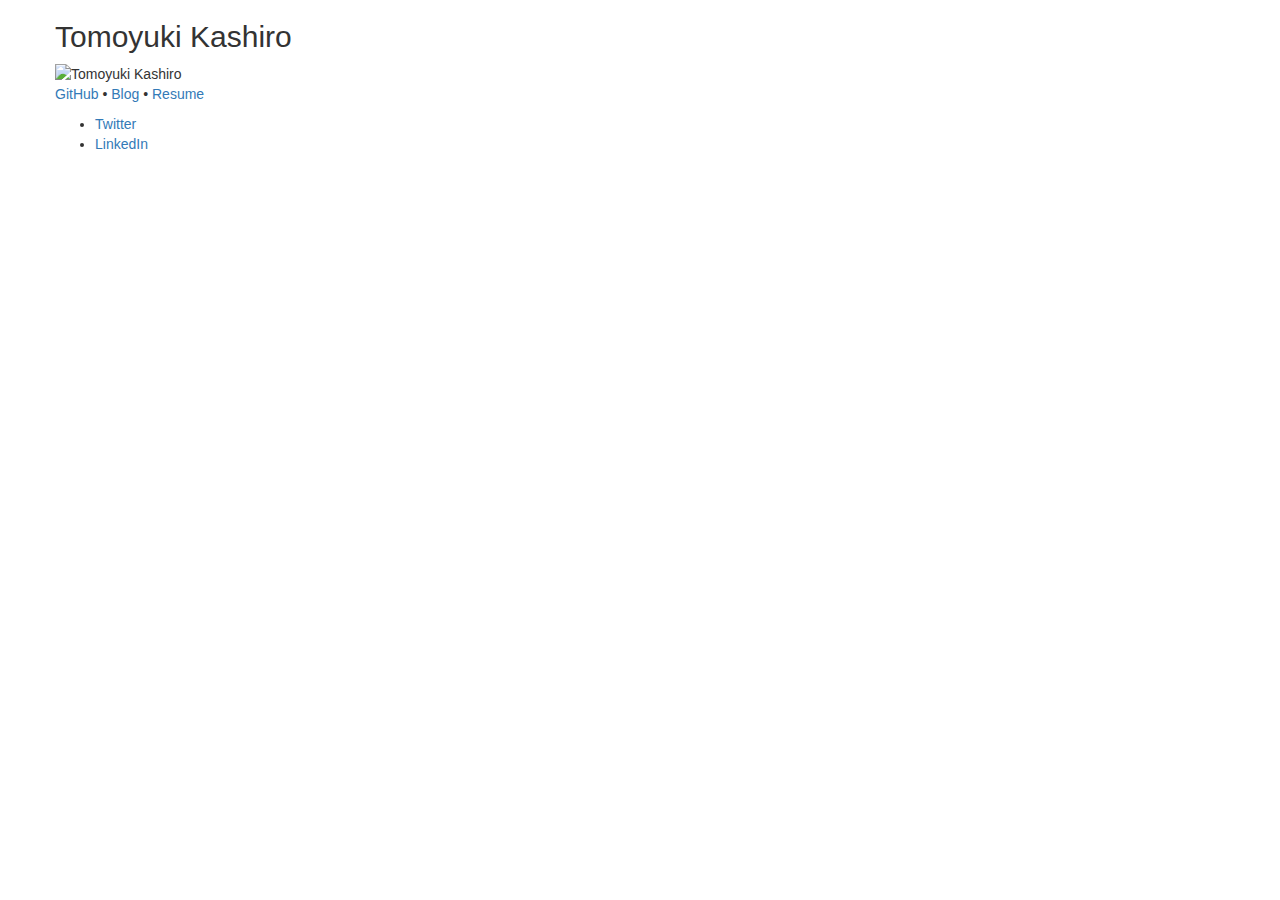
==== index.html @ 300faf4d "update" ====
<!doctype html>
<html lang="en" prefix="og: http://ogp.me/ns# fb: http://www.facebook.com/2008/fbml">
	<head>
		<meta charset="utf-8">
		<meta name="description" content="tomoyuki kashiro">
		<meta property="og:locale" content="en_US"/>
		<meta property="og:title" content="tomoyuki kashiro"/>
		<meta property="og:type" content="website"/>
		<meta property="og:url" content="http://tomoyukikashiro.me"/>
		<meta property="og:image" content="http://tomoyukikashiro.me/ogp.png"/>
		<meta property="og:site_name" content="tomoyuki kashiro"/>
		<meta property="og:description" content="tomoyuki kashiro profile"/>
		<meta name="author" content="tomoyuki kashiro">
		<meta name="viewport" content="width=device-width, initial-scale=1, minimal-ui">
		<title>Tomoyuki Kashiro</title>
    	<link rel="shortcut icon" type="image/vnd.microsoft.icon" href="/favicon.ico"/>
    	<link rel="icon" type="image/x-icon" href="/favicon.ico"/>
		<link rel="stylesheet" href="http://fonts.googleapis.com/css?family=Lato:100,300,400,700">
		<link rel="stylesheet" href="http://netdna.bootstrapcdn.com/bootstrap/3.1.1/css/bootstrap.min.css">
		<link rel="stylesheet" href="main.css">
	</head>
	<body class="credit">
		<div class="container">
			<div class="row">
				<h2>Tomoyuki Kashiro</h2>
				<div class="profile" itemscope itemtype="http://schema.org/Person">
					<img src="https://ja.gravatar.com/userimage/42308526/a63afcac5a8cbfbf282766f1095e69ba.jpg?size=130" width="130" height="130" alt="Tomoyuki Kashiro" itemprop="image">
				</div>
				<p class="about"><a href="https://github.com/kashiro">GitHub</a> <span>•</span> <a href="http://blog.tomoyukikashiro.me">Blog</a> <span>•</span> <a href="http://tomoyukikashiro.me/resume">Resume</a></p>
				<ul class="links">
					<li><a href="http://twitter.com/tkashiro" target="_blank">Twitter</a></li>
					<li><a href="http://www.linkedin.com/pub/tomoyuki-kashiro/41/601/45b" target="_blank">LinkedIn</a></li>
				</ul>
			</div>
		</div>
		<script src="http://ajax.googleapis.com/ajax/libs/jquery/2.1.0/jquery.min.js"></script>
		<script src="main.js"></script>
		<script>
			(function(i,s,o,g,r,a,m){i['GoogleAnalyticsObject']=r;i[r]=i[r]||function(){
			(i[r].q=i[r].q||[]).push(arguments)},i[r].l=1*new Date();a=s.createElement(o),
			m=s.getElementsByTagName(o)[0];a.async=1;a.src=g;m.parentNode.insertBefore(a,m)
			})(window,document,'script','//www.google-analytics.com/analytics.js','ga');
			ga('create', 'UA-50867411-1', 'tomoyukikashiro.me');
			ga('send', 'pageview');
		</script>
	</body>
</html>
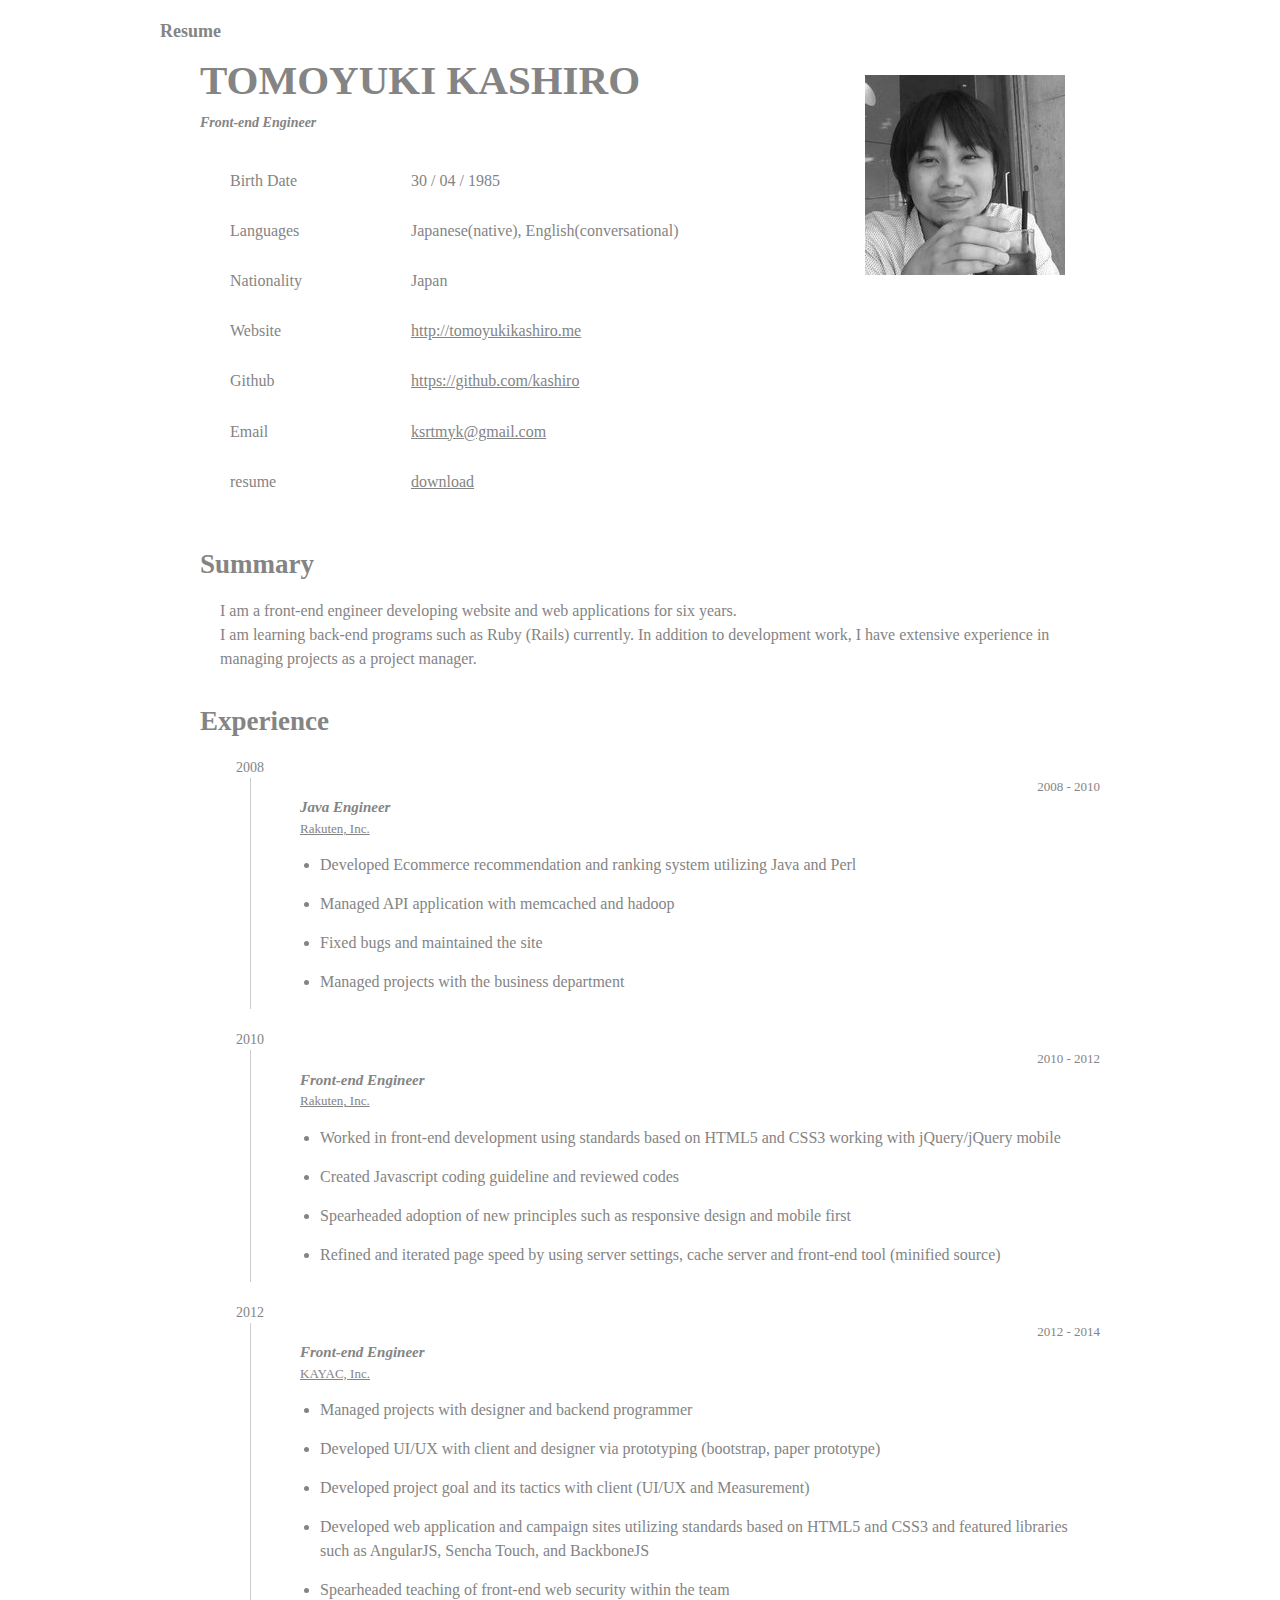
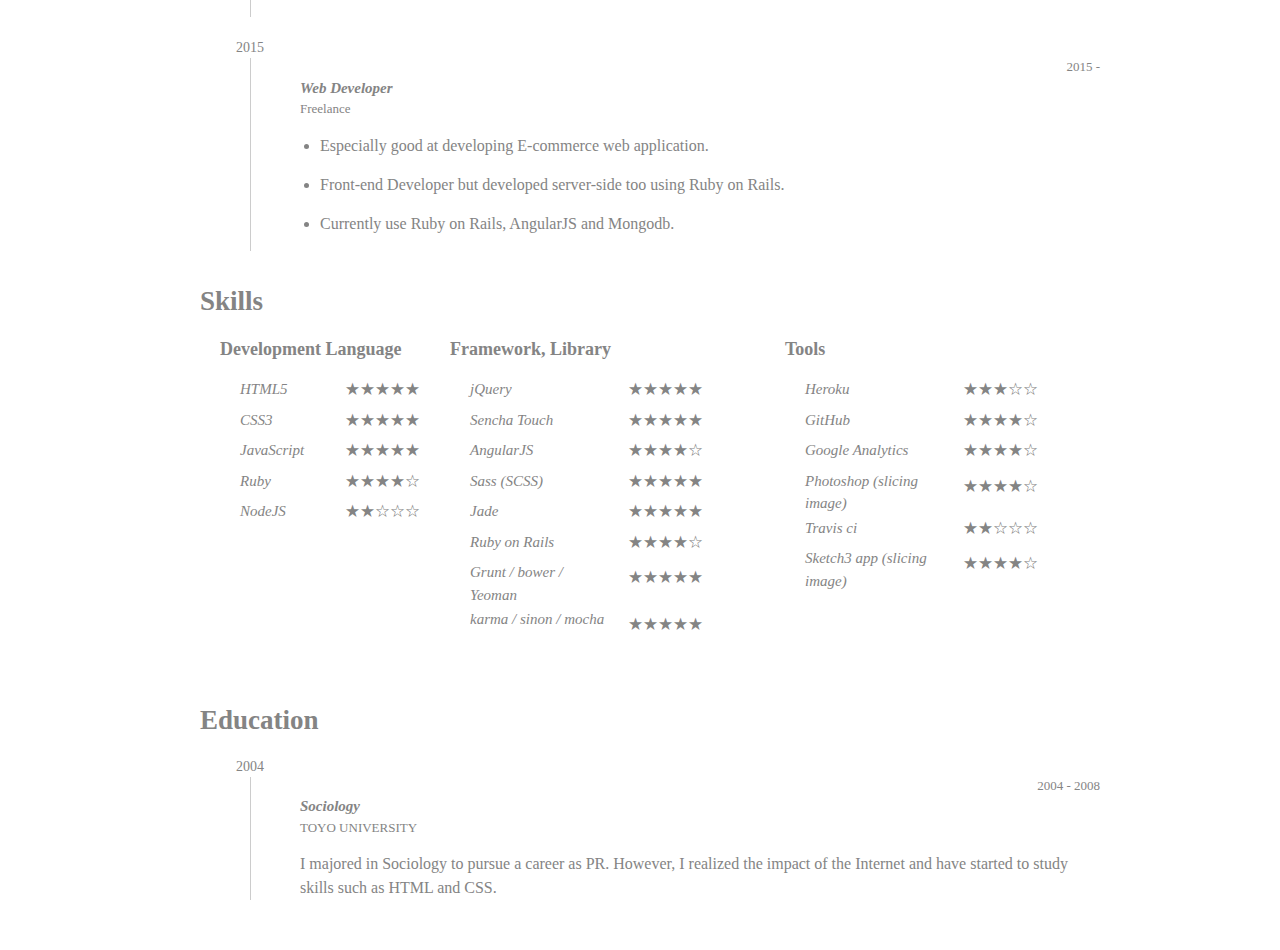
==== commit 76138205: "update" ====
--- a/index.html
+++ b/index.html
@@ -1,47 +1,8 @@
-<!doctype html>
-<html lang="en" prefix="og: http://ogp.me/ns# fb: http://www.facebook.com/2008/fbml">
-	<head>
-		<meta charset="utf-8">
-		<meta name="description" content="tomoyuki kashiro">
-		<meta property="og:locale" content="en_US"/>
-		<meta property="og:title" content="tomoyuki kashiro"/>
-		<meta property="og:type" content="website"/>
-		<meta property="og:url" content="http://tomoyukikashiro.me"/>
-		<meta property="og:image" content="http://tomoyukikashiro.me/ogp.png"/>
-		<meta property="og:site_name" content="tomoyuki kashiro"/>
-		<meta property="og:description" content="tomoyuki kashiro profile"/>
-		<meta name="author" content="tomoyuki kashiro">
-		<meta name="viewport" content="width=device-width, initial-scale=1, minimal-ui">
-		<title>Tomoyuki Kashiro</title>
-    	<link rel="shortcut icon" type="image/vnd.microsoft.icon" href="/favicon.ico"/>
-    	<link rel="icon" type="image/x-icon" href="/favicon.ico"/>
-		<link rel="stylesheet" href="http://fonts.googleapis.com/css?family=Lato:100,300,400,700">
-		<link rel="stylesheet" href="http://netdna.bootstrapcdn.com/bootstrap/3.1.1/css/bootstrap.min.css">
-		<link rel="stylesheet" href="main.css">
-	</head>
-	<body class="credit">
-		<div class="container">
-			<div class="row">
-				<h2>Tomoyuki Kashiro</h2>
-				<div class="profile" itemscope itemtype="http://schema.org/Person">
-					<img src="https://ja.gravatar.com/userimage/42308526/a63afcac5a8cbfbf282766f1095e69ba.jpg?size=130" width="130" height="130" alt="Tomoyuki Kashiro" itemprop="image">
-				</div>
-				<p class="about"><a href="https://github.com/kashiro">GitHub</a> <span>•</span> <a href="http://blog.tomoyukikashiro.me">Blog</a> <span>•</span> <a href="http://tomoyukikashiro.me/resume">Resume</a></p>
-				<ul class="links">
-					<li><a href="http://twitter.com/tkashiro" target="_blank">Twitter</a></li>
-					<li><a href="http://www.linkedin.com/pub/tomoyuki-kashiro/41/601/45b" target="_blank">LinkedIn</a></li>
-				</ul>
-			</div>
-		</div>
-		<script src="http://ajax.googleapis.com/ajax/libs/jquery/2.1.0/jquery.min.js"></script>
-		<script src="main.js"></script>
-		<script>
-			(function(i,s,o,g,r,a,m){i['GoogleAnalyticsObject']=r;i[r]=i[r]||function(){
-			(i[r].q=i[r].q||[]).push(arguments)},i[r].l=1*new Date();a=s.createElement(o),
-			m=s.getElementsByTagName(o)[0];a.async=1;a.src=g;m.parentNode.insertBefore(a,m)
-			})(window,document,'script','//www.google-analytics.com/analytics.js','ga');
-			ga('create', 'UA-50867411-1', 'tomoyukikashiro.me');
-			ga('send', 'pageview');
-		</script>
-	</body>
-</html>
+<!DOCTYPE html><html lang=ja prefix="og: http://ogp.me/ns# fb: http://www.facebook.com/2008/fbml"><head itemscope itemtype=http://schema.org/WebPage><meta charset=utf-8><meta name=format-detection content="telephone=no"><!--[if IE]>
+    <meta http-equiv="X-UA-Compatible" content="IE=edge"><![endif]--><title>front-end engineer tomoyuki kashiro</title><meta name=viewport content="width=device-width,initial-scale=1,minimum-scale=1,maximum-scale=1,user-scalable=no"><meta property=description content="front-end engineer tomoyuki kashiro resume"><meta property=keywords content="front-end, engineer, resume"><meta property=og:locale content=en_US><meta property=og:title itemprop=name content="front-end engineer tomoyuki kashiro"><meta property=og:type content=profile><meta property=og:url content=http://tomoyukikashiro.me/resume><link itemprop=image href=http://tomoyukikashiro.me/resume><meta property=og:site_name content="front-end engineer tomoyuki kashiro"><meta property=og:description itemprop=description content="front-end engineer tomoyuki kashiro resume"><link rel="shortcut icon" type=image/vnd.microsoft.icon href=favicon.ico><link rel=icon type=image/x-icon href=favicon.ico><link rel=stylesheet href=styles/main.css media=all><link rel=stylesheet href=styles/print.css media=print></head><body><div class=content><header class=index-header><h1>Resume</h1></header><nav class=index-nav></nav><main class=index-section><section class=index-section_basic-info><div class=index-section_basic-info_text><h1 class=index-section_basic-info_text_name>TOMOYUKI KASHIRO</h1><h2 class=index-section_basic-info_text_position>Front-end Engineer</h2><div class=index-section_basic-info_text_more><div class=index-section_basic-info_text_info><dt class=index-section_basic-info_text_more_name>Birth Date</dt><dt class=index-section_basic-info_text_more_value>30 / 04 / 1985</dt><dt class=index-section_basic-info_text_more_name>Languages</dt><dt class=index-section_basic-info_text_more_value>Japanese(native), English(conversational)</dt><dt class=index-section_basic-info_text_more_name>Nationality</dt><dt class=index-section_basic-info_text_more_value>Japan</dt></div><div class=index-section_basic-info_text_link><dt class=index-section_basic-info_text_more_name>Website</dt><dt class=index-section_basic-info_text_more_value><a href=http://tomoyukikashiro.me target=_blank>http://tomoyukikashiro.me</a></dt><dt class=index-section_basic-info_text_more_name>Github</dt><dt class=index-section_basic-info_text_more_value><a href=https://github.com/kashiro target=_blank>https://github.com/kashiro</a></dt><dt class=index-section_basic-info_text_more_name>Email</dt><dt class=index-section_basic-info_text_more_value><a href=mailto:ksrtmyk@gmail.com target=_blank>ksrtmyk@gmail.com</a></dt><dt class="index-section_basic-info_text_more_name hide-print">resume</dt><dt class="index-section_basic-info_text_more_value hide-print"><a href=download/resume.pdf download target=_blank>download</a></dt></div></div></div><div class=index-section_basic-info_img><img src=images/profile.jpg width=200 alt="profile picture of tomoyuki kashiro"></div></section><section class=index-section_summary><h1 class=index-section_summary_title>Summary</h1><p class=index-section_summary_desc>I am a front-end engineer developing website and web applications for six years.<br>I am learning back-end programs such as Ruby (Rails) currently. In addition to development work, I have extensive experience in managing projects as a project manager.</p></section><section class=index-section_career-history><h1 class=index-section_career-history_title>Experience</h1><section class=index-section_history_year><div class=index-section_history_year_num-line><h1 class=index-section_history_year_num>2008</h1><aside class=index-section_history_year_line></aside></div><div class=index-section_history_position-outer><section class=index-section_history_position><p class=index-section_history_date>2008 - 2010</p><h1 class=index-section_history_position-name>Java Engineer</h1><p class=index-section_history_affiliation><a href=http://www.rakuten.co.jp/ target=_blank>Rakuten, Inc.</a></p><ul class=index-section_history_desc><li class=index-section_history_desc_item>Developed Ecommerce recommendation and ranking system utilizing Java and Perl</li><li class=index-section_history_desc_item>Managed API application with memcached and hadoop</li><li class=index-section_history_desc_item>Fixed bugs and maintained the site</li><li class=index-section_history_desc_item>Managed projects with the business department</li></ul></section></div></section><section class=index-section_history_year><div class=index-section_history_year_num-line><h1 class=index-section_history_year_num>2010</h1><aside class=index-section_history_year_line></aside></div><div class=index-section_history_position-outer><section class=index-section_history_position><p class=index-section_history_date>2010 - 2012</p><h1 class=index-section_history_position-name>Front-end Engineer</h1><p class=index-section_history_affiliation><a href=http://www.rakuten.co.jp/ target=_blank>Rakuten, Inc.</a></p><ul class=index-section_history_desc><li class=index-section_history_desc_item>Worked in front-end development using standards based on HTML5 and CSS3 working with jQuery/jQuery mobile</li><li class=index-section_history_desc_item>Created Javascript coding guideline and reviewed codes</li><li class=index-section_history_desc_item>Spearheaded adoption of new principles such as responsive design and mobile first</li><li class=index-section_history_desc_item>Refined and iterated page speed by using server settings, cache server and front-end tool (minified source)</li></ul></section></div></section><section class=index-section_history_year><div class=index-section_history_year_num-line><h1 class=index-section_history_year_num>2012</h1><aside class=index-section_history_year_line></aside></div><div class=index-section_history_position-outer><section class=index-section_history_position><p class=index-section_history_date>2012 - 2014</p><h1 class=index-section_history_position-name>Front-end Engineer</h1><p class=index-section_history_affiliation><a href=http://www.kayac.com/ target=_blank>KAYAC, Inc.</a></p><ul class=index-section_history_desc><li class=index-section_history_desc_item>Managed projects with designer and backend programmer</li><li class=index-section_history_desc_item>Developed UI/UX with client and designer via prototyping (bootstrap, paper prototype)</li><li class=index-section_history_desc_item>Developed project goal and its tactics with client (UI/UX and Measurement)</li><li class=index-section_history_desc_item>Developed web application and campaign sites utilizing standards based on HTML5 and CSS3 and featured libraries such as AngularJS, Sencha Touch, and BackboneJS</li><li class=index-section_history_desc_item>Spearheaded teaching of front-end web security within the team</li></ul></section></div></section><section class=index-section_history_year><div class=index-section_history_year_num-line><h1 class=index-section_history_year_num>2015</h1><aside class=index-section_history_year_line></aside></div><div class=index-section_history_position-outer><section class=index-section_history_position><p class=index-section_history_date>2015 -</p><h1 class=index-section_history_position-name>Web Developer</h1><p class=index-section_history_affiliation>Freelance</p><ul class=index-section_history_desc><li class=index-section_history_desc_item>Especially good at developing E-commerce web application.</li><li class=index-section_history_desc_item>Front-end Developer but developed server-side too using Ruby on Rails.</li><li class=index-section_history_desc_item>Currently use Ruby on Rails, AngularJS and Mongodb.</li></ul></section></div></section></section><section class=index-section_skill><h1 class=index-section_skill_title>Skills</h1><section class=index-section_skill_outer><div class=index-section_skill_inner><h1 class=index-section_skill_subtitle>Development Language</h1><div class=index-section_skill_list><dt class=index-section_skill_list-item>HTML5</dt><dd class=index-section_skill_list-star>&#9733;&#9733;&#9733;&#9733;&#9733;</dd><dt class=index-section_skill_list-item>CSS3</dt><dd class=index-section_skill_list-star>&#9733;&#9733;&#9733;&#9733;&#9733;</dd><dt class=index-section_skill_list-item>JavaScript</dt><dd class=index-section_skill_list-star>&#9733;&#9733;&#9733;&#9733;&#9733;</dd><dt class=index-section_skill_list-item>Ruby</dt><dd class=index-section_skill_list-star>&#9733;&#9733;&#9733;&#9733;&#9734;</dd><dt class=index-section_skill_list-item>NodeJS</dt><dd class=index-section_skill_list-star>&#9733;&#9733;&#9734;&#9734;&#9734;</dd></div></div><div class=index-section_skill_inner--large><h1 class=index-section_skill_subtitle>Framework, Library</h1><div class=index-section_skill_list><dt class=index-section_skill_list-item>jQuery</dt><dd class=index-section_skill_list-star>&#9733;&#9733;&#9733;&#9733;&#9733;</dd><dt class=index-section_skill_list-item>Sencha Touch</dt><dd class=index-section_skill_list-star>&#9733;&#9733;&#9733;&#9733;&#9733;</dd><dt class=index-section_skill_list-item>AngularJS</dt><dd class=index-section_skill_list-star>&#9733;&#9733;&#9733;&#9733;&#9734;</dd><dt class=index-section_skill_list-item>Sass (SCSS)</dt><dd class=index-section_skill_list-star>&#9733;&#9733;&#9733;&#9733;&#9733;</dd><dt class=index-section_skill_list-item>Jade</dt><dd class=index-section_skill_list-star>&#9733;&#9733;&#9733;&#9733;&#9733;</dd><dt class=index-section_skill_list-item>Ruby on Rails</dt><dd class=index-section_skill_list-star>&#9733;&#9733;&#9733;&#9733;&#9734;</dd><dt class=index-section_skill_list-item>Grunt / bower / Yeoman</dt><dd class=index-section_skill_list-star--large>&#9733;&#9733;&#9733;&#9733;&#9733;</dd><dt class=index-section_skill_list-item>karma / sinon / mocha</dt><dd class=index-section_skill_list-star--large>&#9733;&#9733;&#9733;&#9733;&#9733;</dd></div></div><div class=index-section_skill_inner--large><h1 class=index-section_skill_subtitle>Tools</h1><div class=index-section_skill_list><dt class=index-section_skill_list-item>Heroku</dt><dd class=index-section_skill_list-star>&#9733;&#9733;&#9733;&#9734;&#9734;</dd><dt class=index-section_skill_list-item>GitHub</dt><dd class=index-section_skill_list-star>&#9733;&#9733;&#9733;&#9733;&#9734;</dd><dt class=index-section_skill_list-item>Google Analytics</dt><dd class=index-section_skill_list-star>&#9733;&#9733;&#9733;&#9733;&#9734;</dd><dt class=index-section_skill_list-item>Photoshop (slicing image)</dt><dd class=index-section_skill_list-star--large>&#9733;&#9733;&#9733;&#9733;&#9734;</dd><dt class=index-section_skill_list-item>Travis ci</dt><dd class=index-section_skill_list-star>&#9733;&#9733;&#9734;&#9734;&#9734;</dd><dt class=index-section_skill_list-item>Sketch3 app (slicing image)</dt><dd class=index-section_skill_list-star--large>&#9733;&#9733;&#9733;&#9733;&#9734;</dd></div></div></section></section><section class=index-section_edu-history><h1 class=index-section_edu-history_title>Education</h1><section class=index-section_history_year><div class=index-section_history_year_num-line><h1 class=index-section_history_year_num>2004</h1><aside class=index-section_history_year_line></aside></div><div class=index-section_history_position-outer><section class=index-section_history_position><p class=index-section_history_date>2004 - 2008</p><h1 class=index-section_history_position-name>Sociology</h1><p class=index-section_history_affiliation>TOYO UNIVERSITY</p><p class=index-section_history_desc>I majored in Sociology to pursue a career as PR. However, I realized the impact of the Internet and have started to study skills such as HTML and CSS.</p></section></div></section></section></main></div><script>(function(i,s,o,g,r,a,m){i['GoogleAnalyticsObject']=r;i[r]=i[r]||function(){
+      (i[r].q=i[r].q||[]).push(arguments)},i[r].l=1*new Date();a=s.createElement(o),
+      m=s.getElementsByTagName(o)[0];a.async=1;a.src=g;m.parentNode.insertBefore(a,m)
+      })(window,document,'script','//www.google-analytics.com/analytics.js','ga');
+      
+      ga('create', 'UA-50867411-1', 'auto');
+      ga('send', 'pageview');</script></body></html>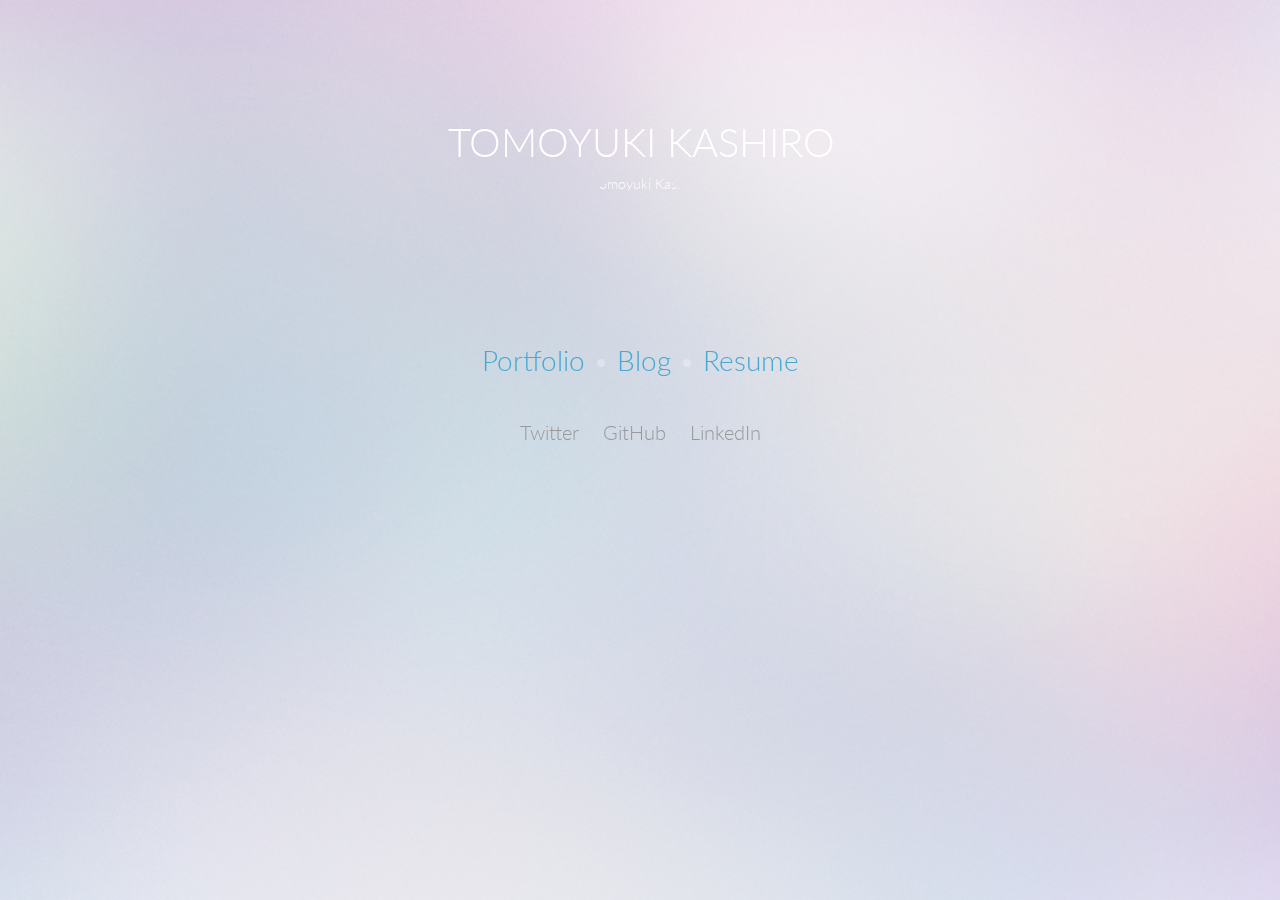
==== commit 2f799bea: "update" ====
--- a/index.html
+++ b/index.html
@@ -1,8 +1,48 @@
-<!DOCTYPE html><html lang=ja prefix="og: http://ogp.me/ns# fb: http://www.facebook.com/2008/fbml"><head itemscope itemtype=http://schema.org/WebPage><meta charset=utf-8><meta name=format-detection content="telephone=no"><!--[if IE]>
-    <meta http-equiv="X-UA-Compatible" content="IE=edge"><![endif]--><title>front-end engineer tomoyuki kashiro</title><meta name=viewport content="width=device-width,initial-scale=1,minimum-scale=1,maximum-scale=1,user-scalable=no"><meta property=description content="front-end engineer tomoyuki kashiro resume"><meta property=keywords content="front-end, engineer, resume"><meta property=og:locale content=en_US><meta property=og:title itemprop=name content="front-end engineer tomoyuki kashiro"><meta property=og:type content=profile><meta property=og:url content=http://tomoyukikashiro.me/resume><link itemprop=image href=http://tomoyukikashiro.me/resume><meta property=og:site_name content="front-end engineer tomoyuki kashiro"><meta property=og:description itemprop=description content="front-end engineer tomoyuki kashiro resume"><link rel="shortcut icon" type=image/vnd.microsoft.icon href=favicon.ico><link rel=icon type=image/x-icon href=favicon.ico><link rel=stylesheet href=styles/main.css media=all><link rel=stylesheet href=styles/print.css media=print></head><body><div class=content><header class=index-header><h1>Resume</h1></header><nav class=index-nav></nav><main class=index-section><section class=index-section_basic-info><div class=index-section_basic-info_text><h1 class=index-section_basic-info_text_name>TOMOYUKI KASHIRO</h1><h2 class=index-section_basic-info_text_position>Front-end Engineer</h2><div class=index-section_basic-info_text_more><div class=index-section_basic-info_text_info><dt class=index-section_basic-info_text_more_name>Birth Date</dt><dt class=index-section_basic-info_text_more_value>30 / 04 / 1985</dt><dt class=index-section_basic-info_text_more_name>Languages</dt><dt class=index-section_basic-info_text_more_value>Japanese(native), English(conversational)</dt><dt class=index-section_basic-info_text_more_name>Nationality</dt><dt class=index-section_basic-info_text_more_value>Japan</dt></div><div class=index-section_basic-info_text_link><dt class=index-section_basic-info_text_more_name>Website</dt><dt class=index-section_basic-info_text_more_value><a href=http://tomoyukikashiro.me target=_blank>http://tomoyukikashiro.me</a></dt><dt class=index-section_basic-info_text_more_name>Github</dt><dt class=index-section_basic-info_text_more_value><a href=https://github.com/kashiro target=_blank>https://github.com/kashiro</a></dt><dt class=index-section_basic-info_text_more_name>Email</dt><dt class=index-section_basic-info_text_more_value><a href=mailto:ksrtmyk@gmail.com target=_blank>ksrtmyk@gmail.com</a></dt><dt class="index-section_basic-info_text_more_name hide-print">resume</dt><dt class="index-section_basic-info_text_more_value hide-print"><a href=download/resume.pdf download target=_blank>download</a></dt></div></div></div><div class=index-section_basic-info_img><img src=images/profile.jpg width=200 alt="profile picture of tomoyuki kashiro"></div></section><section class=index-section_summary><h1 class=index-section_summary_title>Summary</h1><p class=index-section_summary_desc>I am a front-end engineer developing website and web applications for six years.<br>I am learning back-end programs such as Ruby (Rails) currently. In addition to development work, I have extensive experience in managing projects as a project manager.</p></section><section class=index-section_career-history><h1 class=index-section_career-history_title>Experience</h1><section class=index-section_history_year><div class=index-section_history_year_num-line><h1 class=index-section_history_year_num>2008</h1><aside class=index-section_history_year_line></aside></div><div class=index-section_history_position-outer><section class=index-section_history_position><p class=index-section_history_date>2008 - 2010</p><h1 class=index-section_history_position-name>Java Engineer</h1><p class=index-section_history_affiliation><a href=http://www.rakuten.co.jp/ target=_blank>Rakuten, Inc.</a></p><ul class=index-section_history_desc><li class=index-section_history_desc_item>Developed Ecommerce recommendation and ranking system utilizing Java and Perl</li><li class=index-section_history_desc_item>Managed API application with memcached and hadoop</li><li class=index-section_history_desc_item>Fixed bugs and maintained the site</li><li class=index-section_history_desc_item>Managed projects with the business department</li></ul></section></div></section><section class=index-section_history_year><div class=index-section_history_year_num-line><h1 class=index-section_history_year_num>2010</h1><aside class=index-section_history_year_line></aside></div><div class=index-section_history_position-outer><section class=index-section_history_position><p class=index-section_history_date>2010 - 2012</p><h1 class=index-section_history_position-name>Front-end Engineer</h1><p class=index-section_history_affiliation><a href=http://www.rakuten.co.jp/ target=_blank>Rakuten, Inc.</a></p><ul class=index-section_history_desc><li class=index-section_history_desc_item>Worked in front-end development using standards based on HTML5 and CSS3 working with jQuery/jQuery mobile</li><li class=index-section_history_desc_item>Created Javascript coding guideline and reviewed codes</li><li class=index-section_history_desc_item>Spearheaded adoption of new principles such as responsive design and mobile first</li><li class=index-section_history_desc_item>Refined and iterated page speed by using server settings, cache server and front-end tool (minified source)</li></ul></section></div></section><section class=index-section_history_year><div class=index-section_history_year_num-line><h1 class=index-section_history_year_num>2012</h1><aside class=index-section_history_year_line></aside></div><div class=index-section_history_position-outer><section class=index-section_history_position><p class=index-section_history_date>2012 - 2014</p><h1 class=index-section_history_position-name>Front-end Engineer</h1><p class=index-section_history_affiliation><a href=http://www.kayac.com/ target=_blank>KAYAC, Inc.</a></p><ul class=index-section_history_desc><li class=index-section_history_desc_item>Managed projects with designer and backend programmer</li><li class=index-section_history_desc_item>Developed UI/UX with client and designer via prototyping (bootstrap, paper prototype)</li><li class=index-section_history_desc_item>Developed project goal and its tactics with client (UI/UX and Measurement)</li><li class=index-section_history_desc_item>Developed web application and campaign sites utilizing standards based on HTML5 and CSS3 and featured libraries such as AngularJS, Sencha Touch, and BackboneJS</li><li class=index-section_history_desc_item>Spearheaded teaching of front-end web security within the team</li></ul></section></div></section><section class=index-section_history_year><div class=index-section_history_year_num-line><h1 class=index-section_history_year_num>2015</h1><aside class=index-section_history_year_line></aside></div><div class=index-section_history_position-outer><section class=index-section_history_position><p class=index-section_history_date>2015 -</p><h1 class=index-section_history_position-name>Web Developer</h1><p class=index-section_history_affiliation>Freelance</p><ul class=index-section_history_desc><li class=index-section_history_desc_item>Especially good at developing E-commerce web application.</li><li class=index-section_history_desc_item>Front-end Developer but developed server-side too using Ruby on Rails.</li><li class=index-section_history_desc_item>Currently use Ruby on Rails, AngularJS and Mongodb.</li></ul></section></div></section></section><section class=index-section_skill><h1 class=index-section_skill_title>Skills</h1><section class=index-section_skill_outer><div class=index-section_skill_inner><h1 class=index-section_skill_subtitle>Development Language</h1><div class=index-section_skill_list><dt class=index-section_skill_list-item>HTML5</dt><dd class=index-section_skill_list-star>&#9733;&#9733;&#9733;&#9733;&#9733;</dd><dt class=index-section_skill_list-item>CSS3</dt><dd class=index-section_skill_list-star>&#9733;&#9733;&#9733;&#9733;&#9733;</dd><dt class=index-section_skill_list-item>JavaScript</dt><dd class=index-section_skill_list-star>&#9733;&#9733;&#9733;&#9733;&#9733;</dd><dt class=index-section_skill_list-item>Ruby</dt><dd class=index-section_skill_list-star>&#9733;&#9733;&#9733;&#9733;&#9734;</dd><dt class=index-section_skill_list-item>NodeJS</dt><dd class=index-section_skill_list-star>&#9733;&#9733;&#9734;&#9734;&#9734;</dd></div></div><div class=index-section_skill_inner--large><h1 class=index-section_skill_subtitle>Framework, Library</h1><div class=index-section_skill_list><dt class=index-section_skill_list-item>jQuery</dt><dd class=index-section_skill_list-star>&#9733;&#9733;&#9733;&#9733;&#9733;</dd><dt class=index-section_skill_list-item>Sencha Touch</dt><dd class=index-section_skill_list-star>&#9733;&#9733;&#9733;&#9733;&#9733;</dd><dt class=index-section_skill_list-item>AngularJS</dt><dd class=index-section_skill_list-star>&#9733;&#9733;&#9733;&#9733;&#9734;</dd><dt class=index-section_skill_list-item>Sass (SCSS)</dt><dd class=index-section_skill_list-star>&#9733;&#9733;&#9733;&#9733;&#9733;</dd><dt class=index-section_skill_list-item>Jade</dt><dd class=index-section_skill_list-star>&#9733;&#9733;&#9733;&#9733;&#9733;</dd><dt class=index-section_skill_list-item>Ruby on Rails</dt><dd class=index-section_skill_list-star>&#9733;&#9733;&#9733;&#9733;&#9734;</dd><dt class=index-section_skill_list-item>Grunt / bower / Yeoman</dt><dd class=index-section_skill_list-star--large>&#9733;&#9733;&#9733;&#9733;&#9733;</dd><dt class=index-section_skill_list-item>karma / sinon / mocha</dt><dd class=index-section_skill_list-star--large>&#9733;&#9733;&#9733;&#9733;&#9733;</dd></div></div><div class=index-section_skill_inner--large><h1 class=index-section_skill_subtitle>Tools</h1><div class=index-section_skill_list><dt class=index-section_skill_list-item>Heroku</dt><dd class=index-section_skill_list-star>&#9733;&#9733;&#9733;&#9734;&#9734;</dd><dt class=index-section_skill_list-item>GitHub</dt><dd class=index-section_skill_list-star>&#9733;&#9733;&#9733;&#9733;&#9734;</dd><dt class=index-section_skill_list-item>Google Analytics</dt><dd class=index-section_skill_list-star>&#9733;&#9733;&#9733;&#9733;&#9734;</dd><dt class=index-section_skill_list-item>Photoshop (slicing image)</dt><dd class=index-section_skill_list-star--large>&#9733;&#9733;&#9733;&#9733;&#9734;</dd><dt class=index-section_skill_list-item>Travis ci</dt><dd class=index-section_skill_list-star>&#9733;&#9733;&#9734;&#9734;&#9734;</dd><dt class=index-section_skill_list-item>Sketch3 app (slicing image)</dt><dd class=index-section_skill_list-star--large>&#9733;&#9733;&#9733;&#9733;&#9734;</dd></div></div></section></section><section class=index-section_edu-history><h1 class=index-section_edu-history_title>Education</h1><section class=index-section_history_year><div class=index-section_history_year_num-line><h1 class=index-section_history_year_num>2004</h1><aside class=index-section_history_year_line></aside></div><div class=index-section_history_position-outer><section class=index-section_history_position><p class=index-section_history_date>2004 - 2008</p><h1 class=index-section_history_position-name>Sociology</h1><p class=index-section_history_affiliation>TOYO UNIVERSITY</p><p class=index-section_history_desc>I majored in Sociology to pursue a career as PR. However, I realized the impact of the Internet and have started to study skills such as HTML and CSS.</p></section></div></section></section></main></div><script>(function(i,s,o,g,r,a,m){i['GoogleAnalyticsObject']=r;i[r]=i[r]||function(){
-      (i[r].q=i[r].q||[]).push(arguments)},i[r].l=1*new Date();a=s.createElement(o),
-      m=s.getElementsByTagName(o)[0];a.async=1;a.src=g;m.parentNode.insertBefore(a,m)
-      })(window,document,'script','//www.google-analytics.com/analytics.js','ga');
-      
-      ga('create', 'UA-50867411-1', 'auto');
-      ga('send', 'pageview');</script></body></html>+<!doctype html>
+<html lang="en" prefix="og: http://ogp.me/ns# fb: http://www.facebook.com/2008/fbml">
+	<head>
+		<meta charset="utf-8">
+		<meta name="description" content="tomoyuki kashiro">
+		<meta property="og:locale" content="en_US"/>
+		<meta property="og:title" content="tomoyuki kashiro"/>
+		<meta property="og:type" content="website"/>
+		<meta property="og:url" content="http://tomoyukikashiro.me"/>
+		<meta property="og:image" content="http://tomoyukikashiro.me/ogp.png"/>
+		<meta property="og:site_name" content="tomoyuki kashiro"/>
+		<meta property="og:description" content="tomoyuki kashiro profile"/>
+		<meta name="author" content="tomoyuki kashiro">
+		<meta name="viewport" content="width=device-width, initial-scale=1, minimal-ui">
+		<title>Tomoyuki Kashiro</title>
+    	<link rel="shortcut icon" type="image/vnd.microsoft.icon" href="/favicon.ico"/>
+    	<link rel="icon" type="image/x-icon" href="/favicon.ico"/>
+		<link rel="stylesheet" href="http://fonts.googleapis.com/css?family=Lato:100,300,400,700">
+		<link rel="stylesheet" href="http://netdna.bootstrapcdn.com/bootstrap/3.1.1/css/bootstrap.min.css">
+		<link rel="stylesheet" href="main.css">
+	</head>
+	<body class="credit">
+		<div class="container">
+			<div class="row">
+				<h2>Tomoyuki Kashiro</h2>
+				<div class="profile" itemscope itemtype="http://schema.org/Person">
+					<img src="https://ja.gravatar.com/userimage/42308526/a63afcac5a8cbfbf282766f1095e69ba.jpg?size=130" width="130" height="130" alt="Tomoyuki Kashiro" itemprop="image">
+				</div>
+				<p class="about"><a href="http://portfolio.tomoyukikashiro.me">Portfolio</a> <span>•</span> <a href="http://blog.tomoyukikashiro.me">Blog</a> <span>•</span> <a href="http://tomoyukikashiro.me/resume">Resume</a></p>
+				<ul class="links">
+					<li><a href="http://twitter.com/tkashiro" target="_blank">Twitter</a></li>
+					<li><a href="https://github.com/kashiro" target="_blank">GitHub</a></li>
+					<li><a href="http://www.linkedin.com/pub/tomoyuki-kashiro/41/601/45b" target="_blank">LinkedIn</a></li>
+				</ul>
+			</div>
+		</div>
+		<script src="http://ajax.googleapis.com/ajax/libs/jquery/2.1.0/jquery.min.js"></script>
+		<script src="main.js"></script>
+		<script>
+			(function(i,s,o,g,r,a,m){i['GoogleAnalyticsObject']=r;i[r]=i[r]||function(){
+			(i[r].q=i[r].q||[]).push(arguments)},i[r].l=1*new Date();a=s.createElement(o),
+			m=s.getElementsByTagName(o)[0];a.async=1;a.src=g;m.parentNode.insertBefore(a,m)
+			})(window,document,'script','//www.google-analytics.com/analytics.js','ga');
+			ga('create', 'UA-50867411-1', 'tomoyukikashiro.me');
+			ga('send', 'pageview');
+		</script>
+	</body>
+</html>
--- a/main.css
+++ b/main.css
@@ -0,0 +1,268 @@
+.animated {
+	-webkit-animation-duration: 1s;
+	animation-duration: 1s;
+	-webkit-animation-fill-mode: both;
+	animation-fill-mode: both;
+}
+
+.animated.hinge {
+	-webkit-animation-duration: 2s;
+	animation-duration: 2s;
+}
+
+@-webkit-keyframes tada {
+	0% {
+		-webkit-transform: scale(1);
+	}
+
+	10%, 20% {
+		-webkit-transform: scale(0.9) rotate(-3deg);
+	}
+
+	30%, 50%, 70%, 90% {
+		-webkit-transform: scale(1.1) rotate(3deg);
+	}
+
+	40%, 60%, 80% {
+		-webkit-transform: scale(1.1) rotate(-3deg);
+	}
+
+	100% {
+		-webkit-transform: scale(1) rotate(0);
+	}
+}
+
+@keyframes tada {
+	0% {
+		-webkit-transform: scale(1);
+		transform: scale(1);
+	}
+
+	10%, 20% {
+		-webkit-transform: scale(0.9) rotate(-3deg);
+		transform: scale(0.9) rotate(-3deg);
+	}
+
+	30%, 50%, 70%, 90% {
+		-webkit-transform: scale(1.1) rotate(3deg);
+		transform: scale(1.1) rotate(3deg);
+	}
+
+	40%, 60%, 80% {
+		-webkit-transform: scale(1.1) rotate(-3deg);
+		transform: scale(1.1) rotate(-3deg);
+	}
+
+	100% {
+		-webkit-transform: scale(1) rotate(0);
+		transform: scale(1) rotate(0);
+	}
+}
+
+.tada {
+	-webkit-animation-name: tada;
+	animation-name: tada;
+}
+
+html {
+	background: #fff url(bg.jpg) no-repeat center center fixed;
+	background-size: cover;
+}
+
+body {
+	background: none;
+	color: #fff;
+	font-family: Lato, 'Helvetica Neue';
+	-webkit-font-smoothing: antialiased;
+	-webkit-backface-visibility: hidden;
+	font-weight: 300;
+}
+
+/* override bootstrap defaults */
+.container {
+	padding: 0;
+}
+
+.row {
+	margin: 0;
+}
+/* */
+
+h1,
+h2,
+h3,
+h4,
+h5,
+h6 {
+	font-family: inherit;
+}
+
+h2 {
+	font-size: 40px;
+	font-weight: 300;
+	text-indent: 2px;
+	text-transform: uppercase;
+}
+
+a {
+	color: #46a9d1;
+}
+
+.container {
+	text-align: center;
+	margin-top: 100px;
+}
+
+.about {
+	margin: 40px auto;
+	font-size: 28px;
+	line-height: 1.2;
+	max-width: 660px;
+	font-weight: 300;
+}
+
+.about span {
+	opacity: 0.3;
+}
+
+.about a {
+	transition: all 0.3s ease-out;
+	-webkit-transition: all 0.3s ease-out;
+}
+
+.about a:hover {
+	color: #0FB4F5;
+	text-decoration: none;
+	text-shadow: 0 0 30px rgba(77, 173, 208, 0.5);
+}
+
+.profile {
+	position: relative;
+}
+
+.profile .name {
+	font-size: 70px;
+	font-weight: 300;
+	position: absolute;
+	top: 20px;
+	width: 100%;
+}
+
+.profile .name span {
+	margin: 0 40px;
+	opacity: 0;
+	transition: all 0.6s ease-out;
+	-webkit-transition: all 0.6s ease-out;
+}
+
+.profile a {
+	display: inline-block;
+	position: relative;
+	z-index: 1;
+}
+
+.profile img {
+	margin-right: 3px;
+	border-radius: 130px;
+	display: inline-block;
+	position: relative;
+	z-index: 1;
+	opacity: 0.9;
+}
+
+.credit.activate .name span {
+	opacity: 1;
+}
+
+.credit.activate .name span:first-child {
+	padding-left: 10px;
+	margin-right: 110px;
+}
+
+.credit.activate .name span:last-child {
+	margin-left: 110px;
+}
+
+.message {
+	text-align: center;
+}
+
+.links {
+	list-style: none;
+	padding: 0;
+	margin-top: 10px;
+}
+
+.links li {
+	display: inline-block;
+	margin: 0 10px;
+	position: relative;
+}
+
+.links a {
+	font-size: 20px;
+	color: #999;
+}
+
+.more {
+	position: absolute;
+	top: 120%;
+	left: 0;
+	right: 0;
+	padding-bottom: 250px;
+	padding-left: 0;
+	padding-right: 0;
+}
+
+@media (max-width: 767px) {
+	.profile .name {
+		font-size: 40px;
+		top: 40px;
+	}
+}
+
+@media (max-width: 650px) {
+	.profile .name {
+		position: static;
+		margin-top: 20px;
+	}
+
+	.profile .name span {
+		padding: 0 !important;
+		margin: 8px !important;
+		margin-top: 20px;
+	}
+}
+
+@media (max-width: 480px) {
+	h2 {
+		font-size: 30px;
+		line-height: 20px;
+	}
+
+	.container {
+		margin-top: 20px;
+	}
+
+	.about {
+		font-size: 30px;
+		line-height: 50px;
+	}
+
+	.about span {
+		visibility: hidden;
+	}
+
+	.links {
+		position: static;
+	}
+
+	.more {
+		padding-bottom: 100px;
+	}
+}
+@media (max-width: 350px) {
+	.about{
+		font-size: 26px;
+	}
+}
